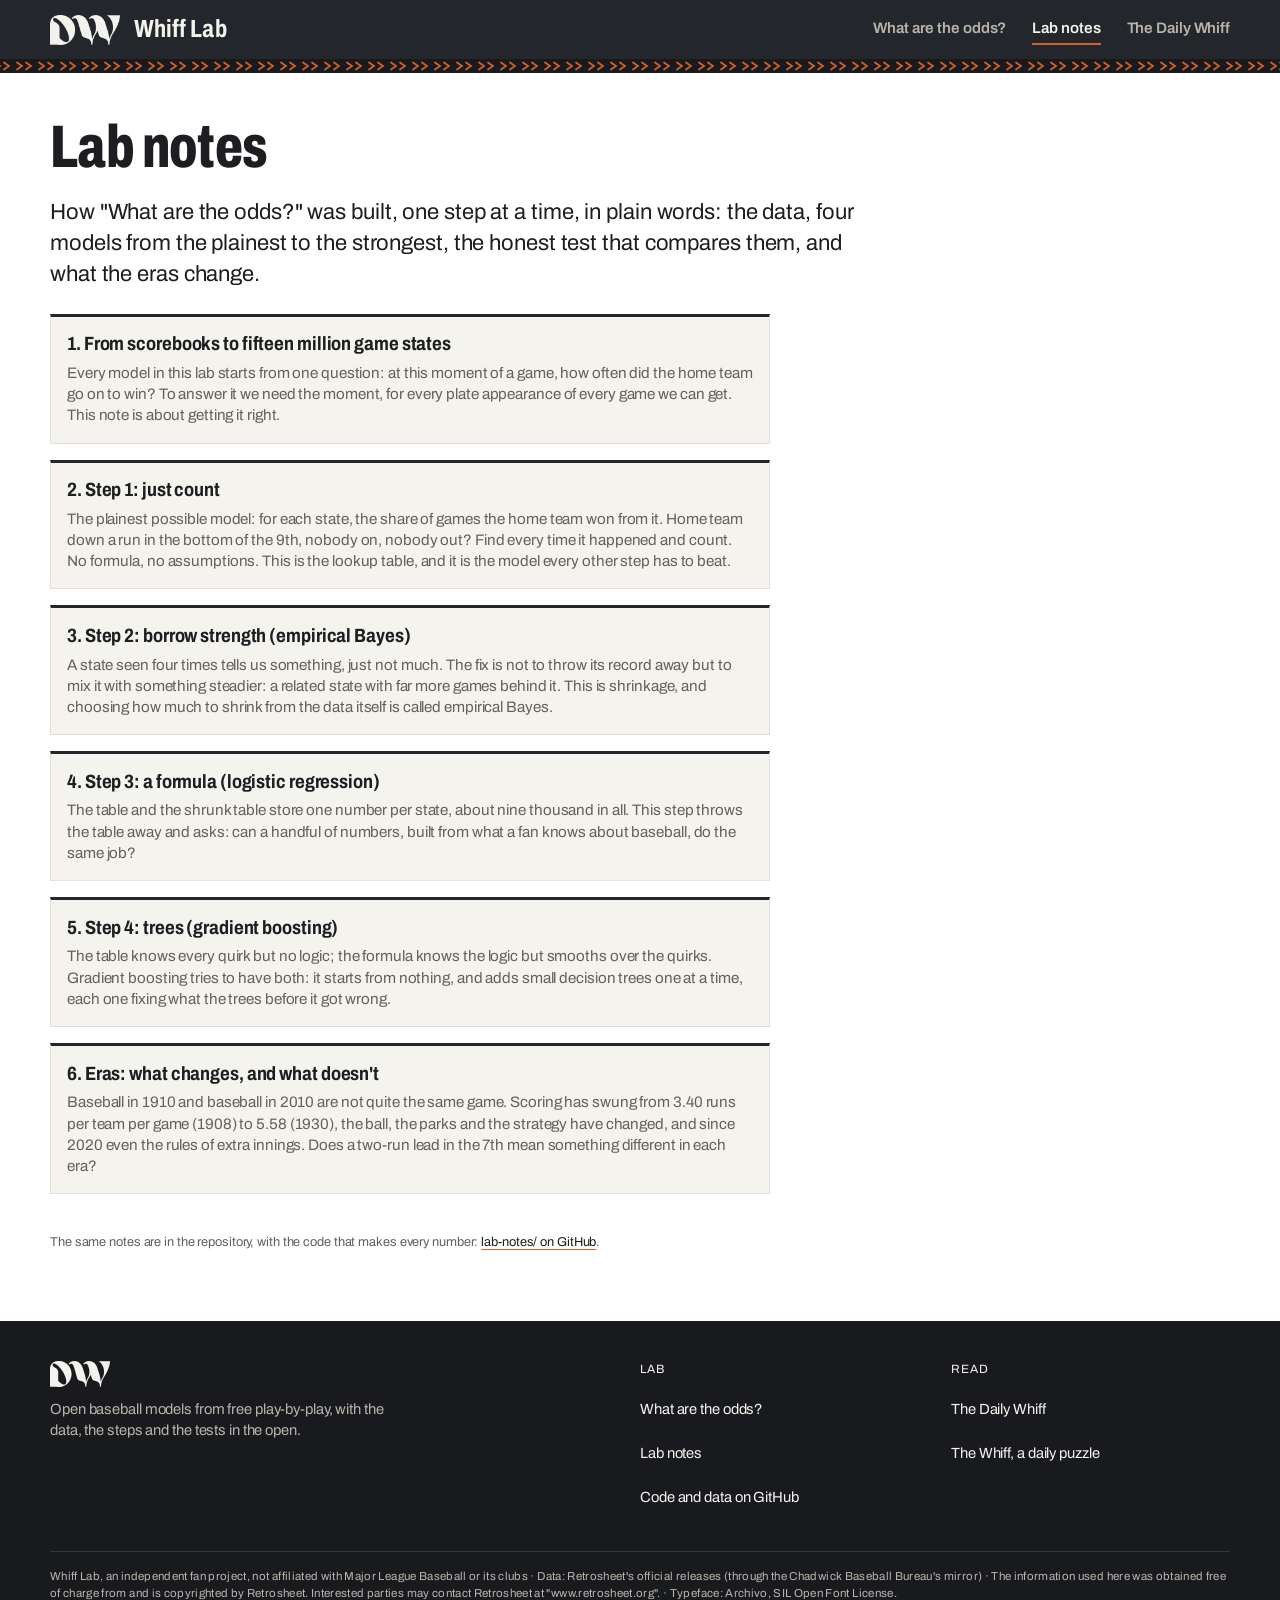
==== site/notes/index.html @ e92014b9 "Add the lab's static site in the Daily Whiff look, with the calculator and the findings of the first" ====
<!doctype html>
<html lang="en" data-data="../data/">
<head>
<meta charset="utf-8">
<meta name="viewport" content="width=device-width, initial-scale=1">
<title>Lab notes · Whiff Lab</title>
<meta name="description" content="How the win probability models were built and tested, step by step.">
<link rel="icon" href="../assets/whiff-site-icon.png">
<link rel="preload" href="../assets/fonts/archivo-latin.woff2" as="font" type="font/woff2" crossorigin>
<link rel="stylesheet" href="../assets/lab.css?v=2cb74a474c">
<script>document.documentElement.classList.add("is-js")</script>
</head>
<body>
<header class="lab-header"><div class="wrap lab-header__row">
<a class="lab-brand" href="../"><img src="../assets/whiff-logo-chalk.png" alt="" width="70" height="30"><span>Whiff Lab</span></a>
<nav class="lab-nav" aria-label="Main">
<button class="lab-nav__open" type="button" aria-expanded="false" aria-controls="lab-menu" aria-label="Open menu"><svg width="24" height="24" viewBox="0 0 24 24" aria-hidden="true" focusable="false"><path d="M4 7.5h16M4 12h16M4 16.5h16" stroke="currentColor" stroke-width="1.8" fill="none"/></svg></button>
<div class="lab-nav__panel" id="lab-menu">
<button class="lab-nav__close" type="button" aria-label="Close menu"><svg width="24" height="24" viewBox="0 0 24 24" aria-hidden="true" focusable="false"><path d="M6 6l12 12M18 6L6 18" stroke="currentColor" stroke-width="1.8" fill="none"/></svg></button>
<ul><li><a href="../odds/">What are the odds?</a></li><li><a href="../notes/" aria-current="page">Lab notes</a></li><li><a href="https://thedailywhiff.com/">The Daily Whiff</a></li></ul>
</div>
</nav>
</div></header>
<div class="lab-seam"></div>
<main class="wrap">
<h1 class="lab-title">Lab notes</h1>
<p class="lab-intro">How "What are the odds?" was built, one step at a time, in plain words: the data, four models from the plainest to the strongest, the honest test that compares them, and what the eras change.</p>
<ol class="lab-notes-list"><li><a href="01-the-data.html">1. From scorebooks to fifteen million game states</a><p>Every model in this lab starts from one question: at this moment of a game, how often did the home team go on to win? To answer it we need the moment, for every plate appearance of every game we can get. This note is about getting it right.</p></li><li><a href="02-the-table.html">2. Step 1: just count</a><p>The plainest possible model: for each state, the share of games the home team won from it. Home team down a run in the bottom of the 9th, nobody on, nobody out? Find every time it happened and count. No formula, no assumptions. This is the lookup table, and it is the model every other step has to beat.</p></li><li><a href="03-shrinkage.html">3. Step 2: borrow strength (empirical Bayes)</a><p>A state seen four times tells us something, just not much. The fix is not to throw its record away but to mix it with something steadier: a related state with far more games behind it. This is shrinkage, and choosing how much to shrink from the data itself is called empirical Bayes.</p></li><li><a href="04-logistic.html">4. Step 3: a formula (logistic regression)</a><p>The table and the shrunk table store one number per state, about nine thousand in all. This step throws the table away and asks: can a handful of numbers, built from what a fan knows about baseball, do the same job?</p></li><li><a href="05-boosting.html">5. Step 4: trees (gradient boosting)</a><p>The table knows every quirk but no logic; the formula knows the logic but smooths over the quirks. Gradient boosting tries to have both: it starts from nothing, and adds small decision trees one at a time, each one fixing what the trees before it got wrong.</p></li><li><a href="06-eras.html">6. Eras: what changes, and what doesn&#x27;t</a><p>Baseball in 1910 and baseball in 2010 are not quite the same game. Scoring has swung from 3.40 runs per team per game (1908) to 5.58 (1930), the ball, the parks and the strategy have changed, and since 2020 even the rules of extra innings. Does a two-run lead in the 7th mean something different in each era?</p></li></ol>
<p class="lab-credit">The same notes are in the repository, with the code that makes every number: <a href="https://github.com/Jankozeluh/whiff-lab/tree/main/lab-notes">lab-notes/ on GitHub</a>.</p>
</main>
<footer class="lab-footer"><div class="wrap">
<div class="lab-footer__cols">
<div><img src="../assets/whiff-logo-chalk.png" alt="Whiff Lab" width="60" height="26">
<p class="lab-footer__tagline">Open baseball models from free play-by-play, with the data, the steps and the tests in the open.</p></div>
<div><p class="lab-footer__label">Lab</p><ul class="lab-footer__links">
<li><a href="../odds/">What are the odds?</a></li><li><a href="../notes/">Lab notes</a></li>
<li><a href="https://github.com/Jankozeluh/whiff-lab">Code and data on GitHub</a></li></ul></div>
<div><p class="lab-footer__label">Read</p><ul class="lab-footer__links">
<li><a href="https://thedailywhiff.com/">The Daily Whiff</a></li>
<li><a href="https://thedailywhiff.com/the-whiff/">The Whiff, a daily puzzle</a></li></ul></div>
</div>
<div class="lab-legal">
<p>Whiff Lab, an independent fan project, not affiliated with Major League Baseball or its clubs · Data: Retrosheet's
official releases (through the Chadwick Baseball Bureau's mirror) · The information used here was obtained free of charge from and is copyrighted by Retrosheet.  Interested parties may contact Retrosheet at &quot;www.retrosheet.org&quot;. · Typeface:
Archivo, SIL Open Font License.</p>
</div>
</div></footer>
<script src="../assets/lab.js?v=5cbb02883b" defer></script>
</body>
</html>
---- site/assets/lab.css ----
/* Whiff Lab in The Daily Whiff's Graphite look: graphite bands, a leather-orange accent, one typeface (Archivo:
   condensed headings, normal-width text, small uppercase labels), one content width (1200px) on every page. */
@font-face { font-family: Archivo; font-style: normal; font-weight: 100 900; font-stretch: 62% 125%; font-display: swap;
  src: url("fonts/archivo-latin.woff2") format("woff2");
  unicode-range: U+0000-00FF, U+0131, U+0152-0153, U+02BB-02BC, U+02C6, U+02DA, U+02DC, U+0304, U+0308, U+0329, U+2000-206F, U+20AC, U+2122, U+2191, U+2193, U+2212, U+2215, U+FEFF, U+FFFD; }
@font-face { font-family: Archivo; font-style: normal; font-weight: 100 900; font-stretch: 62% 125%; font-display: swap;
  src: url("fonts/archivo-latin-ext.woff2") format("woff2");
  unicode-range: U+0100-02BA, U+02BD-02C5, U+02C7-02CC, U+02CE-02D7, U+02DD-02FF, U+0304, U+0308, U+0329, U+1D00-1DBF, U+1E00-1E9F, U+1EF2-1EFF, U+2020, U+20A0-20AB, U+20AD-20C0, U+2113, U+2C60-2C7F, U+A720-A7FF; }

:root {
  --graphite: #23262b; --graphite-deep: #181a1e; --chalk: #f4f2ed; --chalk-dim: #b9b4aa;
  --leather: #d0612a; --leather-text: #b04d1f; --ink: #1c1e21; --muted: #64615b; --rule: #e3dfd7; --paper: #f5f3ee;
  --font: Archivo, "Arial Narrow", sans-serif;
  --gutter: clamp(30px, 5vw, 50px);
  --label: 600 .72rem/1.2 var(--font);
  --seam: url("data:image/svg+xml,%3Csvg xmlns='http://www.w3.org/2000/svg' width='22' height='14' viewBox='0 0 22 14'%3E%3Cpath d='M4 3.5 L9 7 L4 10.5 M13 3.5 L18 7 L13 10.5' fill='none' stroke='black' stroke-width='1.8' stroke-linecap='round'/%3E%3C/svg%3E");
}
*, *::before, *::after { box-sizing: border-box; }
html { -webkit-text-size-adjust: 100%; }
body { margin: 0; background: #fff; color: var(--ink); font-family: var(--font); font-weight: 400;
  font-size: clamp(1rem, 1rem + ((1vw - .2rem) * .227), 1.125rem); line-height: 1.4; letter-spacing: -.1px;
  display: flex; flex-direction: column; min-height: 100vh; min-height: 100dvh; }
:where(h1, h2, h3, h4) { font-stretch: 82%; font-weight: 700; letter-spacing: -.005em; line-height: 1.1; text-wrap: balance; }
a { color: var(--ink); text-decoration-color: var(--leather); text-underline-offset: 3px; }
a:hover { color: var(--leather-text); }
img, svg { max-width: 100%; }
table, .num { font-variant-numeric: tabular-nums; }
.wrap { width: 100%; max-width: calc(1200px + 2 * var(--gutter)); margin-inline: auto; padding-inline: var(--gutter); }
[hidden] { display: none !important; }
.screen-reader-text { position: absolute; width: 1px; height: 1px; overflow: hidden; clip: rect(0 0 0 0); white-space: nowrap; }
:focus-visible { outline: 2px solid var(--leather); outline-offset: 2px; }

/* header: graphite band, one row on every width; the seam (a row of baseball stitches) under it */
.lab-header { background: var(--graphite); color: var(--chalk); padding-block: 14px; }
.lab-header__row { display: flex; align-items: center; justify-content: space-between; gap: 16px; }
.lab-brand { display: flex; align-items: center; gap: 14px; min-width: 0; color: inherit; text-decoration: none; }
.lab-brand:hover { color: inherit; }
.lab-brand img { height: 30px; width: auto; display: block; }
.lab-brand span { font-stretch: 78%; font-weight: 700; font-size: 1.55rem; line-height: 1; letter-spacing: .005em; white-space: nowrap; }
.lab-nav ul { display: flex; gap: 26px; list-style: none; margin: 0; padding: 0; font-size: .95rem; font-weight: 600; }
.lab-nav a { display: inline-block; padding-block: 4px; color: var(--chalk-dim); text-decoration: none; border-bottom: 2px solid transparent; white-space: nowrap; }
.lab-nav a:hover, .lab-nav a[aria-current="page"] { color: var(--chalk); border-bottom-color: var(--leather); }
.lab-nav__open, .lab-nav__close { display: none; }
.lab-seam { height: 14px; background: var(--graphite-deep); position: relative; }
.lab-seam::before { content: ""; position: absolute; inset: 0; background: var(--leather); -webkit-mask: var(--seam) repeat-x center; mask: var(--seam) repeat-x center; }
@media (max-width: 900px) { .lab-nav ul { gap: 16px; font-size: .9rem; } }
/* the phone menu: one left-aligned column on a graphite overlay */
@media (max-width: 600px) {
  .lab-brand img { height: 24px; }
  .lab-brand span { font-size: 1.3rem; }
  .is-js .lab-nav__open { display: grid; place-items: center; width: 44px; height: 44px; margin: -10px -10px -10px 0; padding: 0; border: 0; background: none; color: var(--chalk); cursor: pointer; }
  .is-js .lab-nav__panel { display: none; }
  .is-js .lab-nav.is-open .lab-nav__panel { display: block; position: fixed; inset: 0; z-index: 50; background: var(--graphite); padding: 3.5rem 1.5rem 2rem; overflow-y: auto; }
  .is-js .lab-nav.is-open .lab-nav__close { display: grid; place-items: center; position: absolute; top: .5rem; right: .75rem; width: 44px; height: 44px; border: 0; background: none; color: var(--chalk); cursor: pointer; }
  .is-js .lab-nav ul { flex-direction: column; gap: 1.1rem; }
  .is-js .lab-nav.is-open a { color: var(--chalk); font-size: 1.5rem; }
  .lab-nav ul { flex-wrap: wrap; gap: 6px 16px; }
}

/* page */
main { flex: 1 0 auto; padding-block: 2.75rem 3.5rem; }
.lab-title { margin: 0 0 1.25rem; font-stretch: 72%; font-weight: 800; font-size: clamp(2.25rem, 5vw, 3.75rem); line-height: 1; letter-spacing: -.01em; }
.lab-display { margin: 0; font-stretch: 72%; font-weight: 800; font-size: clamp(2.5rem, 6vw, 4.5rem); line-height: .95; letter-spacing: -.01em; text-wrap: balance; }
.lab-intro { max-width: 62ch; margin: 0 0 1.5rem; font-size: clamp(1.125rem, 1.125rem + ((1vw - .2rem) * .455), 1.375rem); line-height: 1.4; }
.lab-lede { max-width: 62ch; color: var(--muted); }
.lab-kicker { margin: 0; font: var(--label); font-size: .75rem; letter-spacing: .07em; text-transform: uppercase; color: var(--leather-text); }
.lab-label { display: flex; align-items: center; gap: 14px; margin-block: 2rem 1rem; font-size: .75rem; font-weight: 600; letter-spacing: .08em; text-transform: uppercase; color: var(--muted); }
.lab-label::after { content: ""; flex: 1; height: 1px; background: var(--rule); }
.lab-more { font-weight: 700; color: var(--ink); text-decoration: none; border-bottom: 2px solid var(--leather); padding-bottom: 2px; }
.lab-more:hover { color: var(--leather-text); }
.lab-note { margin: .4rem 0 0; font-size: .78rem; line-height: 1.45; color: var(--muted); }
.lab-credit { margin-top: 2.5rem; font-size: .8rem; color: var(--muted); max-width: 90ch; }
.lab-facts { list-style: none; margin: 0; padding: 14px 0 0; border-top: 1px solid var(--rule); display: grid; gap: 6px; font-size: .75rem; letter-spacing: .04em; text-transform: uppercase; color: var(--muted); }
.lab-facts li { display: flex; gap: .75em; }
.lab-facts strong { flex: 0 0 6.5em; font-weight: 600; color: var(--leather-text); }

/* home: the intro (display title and facts row), then one card per experiment */
.lab-home__intro { display: grid; gap: 2.5rem; margin-bottom: 1rem; }
@media (min-width: 782px) { .lab-home__intro { grid-template-columns: minmax(0, 3fr) minmax(0, 2fr); align-items: end; } }
.lab-card { margin-block-start: 2rem; padding: 1rem 1.25rem 1.1rem; background: var(--paper); border: 1px solid var(--rule); border-top: 3px solid var(--leather); }
.lab-card > * { margin-block: 0; }
.lab-card__title { margin-block: .45rem .5rem; font-stretch: 80%; font-weight: 700; font-size: clamp(1.45rem, 2.6vw, 1.9rem); line-height: 1.06; }
.lab-card__title a { color: inherit; text-decoration: none; }
.lab-card__title a:hover { text-decoration: underline; text-decoration-color: var(--leather); text-underline-offset: 4px; }
.lab-card__text { margin-block: .25rem .9rem; max-width: 62ch; }
.lab-card ul.lab-card__finds { margin: 0 0 1rem; padding-left: 1.1rem; max-width: 70ch; }
.lab-card ul.lab-card__finds li { margin: .2rem 0; }

/* sections: a graphite rule over each heading */
.lab-sec { margin-top: 3rem; scroll-margin-top: 1rem; }
.lab-sec > h2 { margin: 0 0 .35rem; padding-top: .8rem; border-top: 3px solid var(--graphite); font-stretch: 78%; font-weight: 750; font-size: clamp(1.6rem, 3.4vw, 2.2rem); line-height: 1.05; }
.lab-sec h3 { margin: 1.75rem 0 .5rem; font-stretch: 84%; font-size: 1.15rem; }
.lab-sec > p, .lab-sec li { max-width: 68ch; }
.lab-jump { display: flex; flex-wrap: wrap; gap: .1rem 1.3rem; list-style: none; margin: 1.5rem 0 0; padding: .6rem 1rem .5rem; background: var(--graphite); border-bottom: 3px solid var(--leather); }
.lab-jump a { display: inline-block; padding: .15rem 0; min-height: 0; border-bottom: 2px solid transparent; color: var(--chalk-dim); font: var(--label); letter-spacing: .08em; text-transform: uppercase; text-decoration: none; white-space: nowrap; line-height: 2; }
.lab-jump a:hover { color: var(--chalk); border-bottom-color: var(--leather); }

/* tables: labels left, numbers right; a wide table scrolls inside its own box, never the page */
.lab-table { overflow-x: auto; max-width: 100%; margin: 1rem 0 .25rem; }
.lab-table table { border-collapse: collapse; min-width: 100%; font-size: .92rem; }
.lab-table th, .lab-table td { padding: .5rem .6rem; border-bottom: 1px solid var(--rule); text-align: left; vertical-align: top; }
.lab-table thead th { font: var(--label); letter-spacing: .05em; text-transform: uppercase; color: var(--muted); vertical-align: bottom; border-bottom: 1px solid var(--graphite); }
.lab-table tbody th { font-weight: 600; }
.lab-table .num { text-align: right; white-space: nowrap; }
.lab-table .nw { white-space: nowrap; }
.lab-table tr.is-best td { font-weight: 700; }
.lab-table td small { color: var(--muted); font-size: .85em; }
@media (min-width: 782px) { .lab-table table { width: 100%; } }

/* charts */
.lab-ch { margin: 1.25rem 0 .75rem; }
.lab-ch svg { display: block; width: 100%; height: auto; overflow: visible; font-family: var(--font); }
.lab-ch figcaption, .lab-fig figcaption { margin-top: .4rem; font-size: .78rem; line-height: 1.45; color: var(--muted); }
.ch-grid { stroke: var(--rule); stroke-width: 1; }
.ch-axis { stroke: var(--muted); stroke-width: 1; }
.ch-tick { fill: var(--muted); font-size: 11px; font-variant-numeric: tabular-nums; }
.ch-label { fill: var(--ink); font-size: 11px; font-weight: 600; font-variant-numeric: tabular-nums; }
.ch-line { fill: none; stroke: var(--ink); stroke-width: 1.6; stroke-linejoin: round; stroke-linecap: round; }
.ch-line.is-accent { stroke: var(--leather); stroke-width: 2.2; }
.ch-dot { fill: var(--graphite); stroke: #fff; stroke-width: 1; }
.ch-dot.is-now { fill: var(--leather); }
.ch-range { stroke: var(--graphite); stroke-width: 2; stroke-opacity: .35; }
.ch-range.is-now { stroke: var(--leather); stroke-opacity: .7; }
.ch-bar { fill: var(--graphite); fill-opacity: .2; }
.ch-cut { stroke: var(--muted); stroke-width: 1; stroke-dasharray: 3 3; }
.lab-fig { margin: 1.25rem 0 1rem; }
.lab-fig svg { display: block; width: 100%; height: auto; }

/* footer: graphite deep */
.lab-footer { background: var(--graphite-deep); color: var(--chalk-dim); font-size: .92rem; padding-block: 2.5rem 1.25rem; }
.lab-footer a { color: var(--chalk); text-decoration: none; }
.lab-footer a:hover { color: var(--chalk); text-decoration: underline; text-decoration-color: var(--leather); }
.lab-footer__cols { display: grid; gap: 1.75rem 2rem; }
@media (min-width: 782px) { .lab-footer__cols { grid-template-columns: 2fr 1fr 1fr; } }
.lab-footer img { height: 26px; width: auto; display: block; }
.lab-footer__tagline { margin: .75rem 0 0; max-width: 42ch; }
.lab-footer__label { margin: 0 0 .6rem; font-size: .75rem; letter-spacing: .08em; text-transform: uppercase; color: var(--chalk); }
.lab-footer__links { list-style: none; margin: 0; padding: 0; display: grid; gap: 6px; }
.lab-footer__links a { display: inline-block; padding-block: 2px; }
.lab-legal { margin-top: 2rem; padding-top: 1rem; border-top: 1px solid #34373d; font-size: .72rem; letter-spacing: .03em; }
.lab-legal p { margin: 0 0 .35rem; }

/* lab notes: one readable column */
.lab-prose { max-width: 72ch; }
.lab-prose h2 { margin: 2.25rem 0 .5rem; padding-top: .7rem; border-top: 3px solid var(--graphite); font-stretch: 78%; font-weight: 750; font-size: clamp(1.45rem, 3vw, 1.9rem); }
.lab-prose h3 { margin: 1.75rem 0 .4rem; font-stretch: 84%; font-size: 1.15rem; }
.lab-prose code { font-size: .88em; background: var(--paper); border: 1px solid var(--rule); padding: 0 .25em; overflow-wrap: anywhere; }
.lab-prose pre { overflow-x: auto; background: var(--paper); border: 1px solid var(--rule); padding: .75rem 1rem; font-size: .85rem; line-height: 1.45; }
.lab-prose pre code { border: 0; padding: 0; background: none; overflow-wrap: normal; }
.lab-prose blockquote { margin: 1rem 0; padding-left: .9rem; border-left: 3px solid var(--leather); color: var(--muted); }
.lab-prose table { border-collapse: collapse; font-size: .92rem; display: block; overflow-x: auto; max-width: 100%; }
.lab-prose th, .lab-prose td { padding: .45rem .6rem; border-bottom: 1px solid var(--rule); text-align: left; }
.lab-prose thead th { font: var(--label); letter-spacing: .05em; text-transform: uppercase; color: var(--muted); border-bottom: 1px solid var(--graphite); }
.lab-prose img { display: block; margin: 1.25rem 0; border: 1px solid var(--rule); background: #fff; }
.lab-notes-nav { display: flex; flex-wrap: wrap; justify-content: space-between; gap: 1rem; margin-top: 3rem; padding-top: 1.25rem; border-top: 1px solid var(--rule); font-weight: 700; }
.lab-notes-nav a { text-decoration: none; border-bottom: 2px solid var(--leather); }
.lab-notes-list { list-style: none; padding: 0; margin: 1.5rem 0 0; display: grid; gap: 1rem; max-width: 72ch; }
.lab-notes-list li { padding: .9rem 1rem 1rem; background: var(--paper); border: 1px solid var(--rule); border-top: 3px solid var(--graphite); }
.lab-notes-list a { font-stretch: 84%; font-weight: 700; font-size: 1.2rem; text-decoration: none; }
.lab-notes-list a:hover { text-decoration: underline; text-decoration-color: var(--leather); }
.lab-notes-list p { margin: .3rem 0 0; color: var(--muted); font-size: .95rem; }

/* tap targets: every link that stands on its own is at least 44px tall (links inside a sentence are not) */
.lab-brand { min-height: 44px; margin-block: -7px; }
.lab-footer__links { gap: 0; }
.lab-footer__links a { min-height: 44px; display: inline-flex; align-items: center; padding-block: 0; }
.lab-jump a { min-height: 44px; display: inline-flex; align-items: center; }
.lab-nav a, .lab-more, .lab-table td a, .lab-notes-nav a { position: relative; }
.lab-nav a::after, .lab-more::after, .lab-table td a::after, .lab-notes-nav a::after { content: ""; position: absolute; left: -6px; right: -6px; top: 50%; height: 44px; transform: translateY(-50%); }
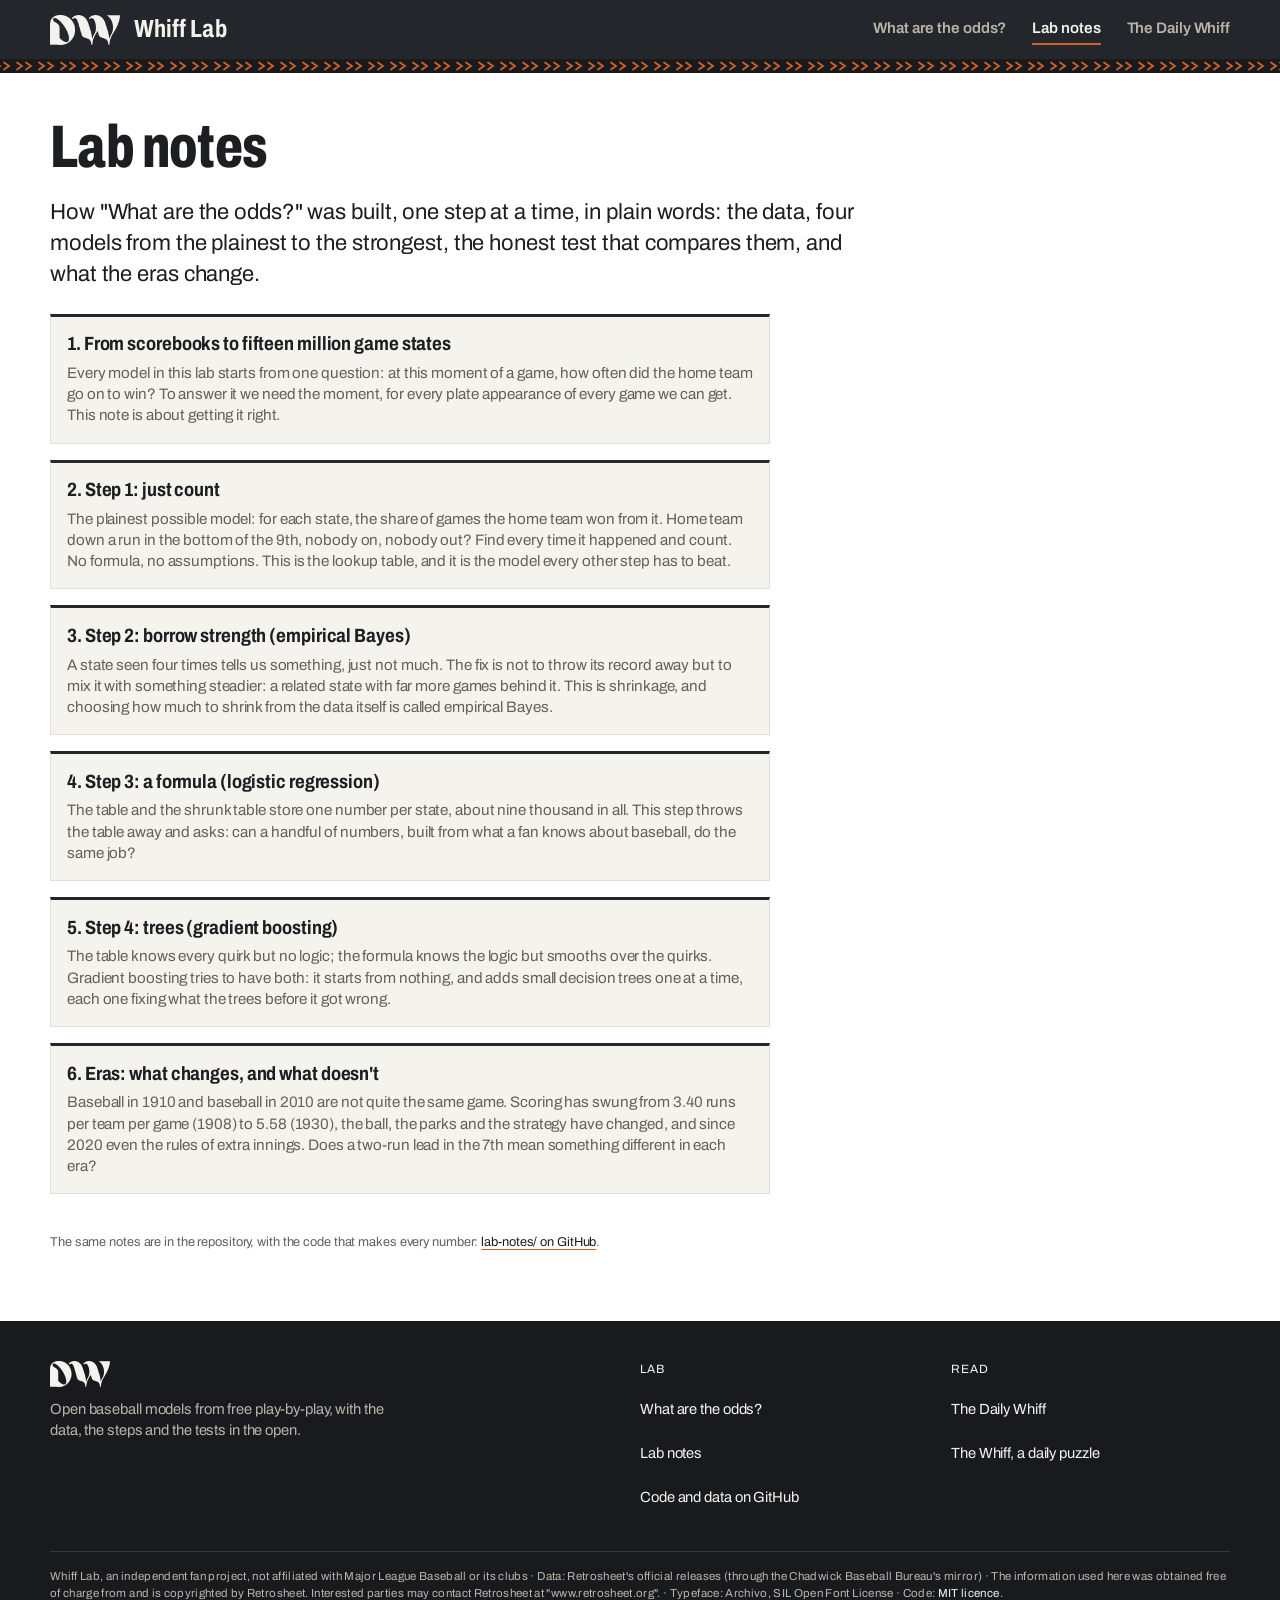
==== commit f542f61d: "License the code under MIT, leaving out the Daily Whiff mark. Co-Authored-By: Claude Opus 5.5 <norep" ====
--- a/site/notes/index.html
+++ b/site/notes/index.html
@@ -42,7 +42,7 @@
 <div class="lab-legal">
 <p>Whiff Lab, an independent fan project, not affiliated with Major League Baseball or its clubs · Data: Retrosheet's
 official releases (through the Chadwick Baseball Bureau's mirror) · The information used here was obtained free of charge from and is copyrighted by Retrosheet.  Interested parties may contact Retrosheet at &quot;www.retrosheet.org&quot;. · Typeface:
-Archivo, SIL Open Font License.</p>
+Archivo, SIL Open Font License · Code: <a href="https://github.com/Jankozeluh/whiff-lab/blob/main/LICENSE">MIT licence</a>.</p>
 </div>
 </div></footer>
 <script src="../assets/lab.js?v=5cbb02883b" defer></script>
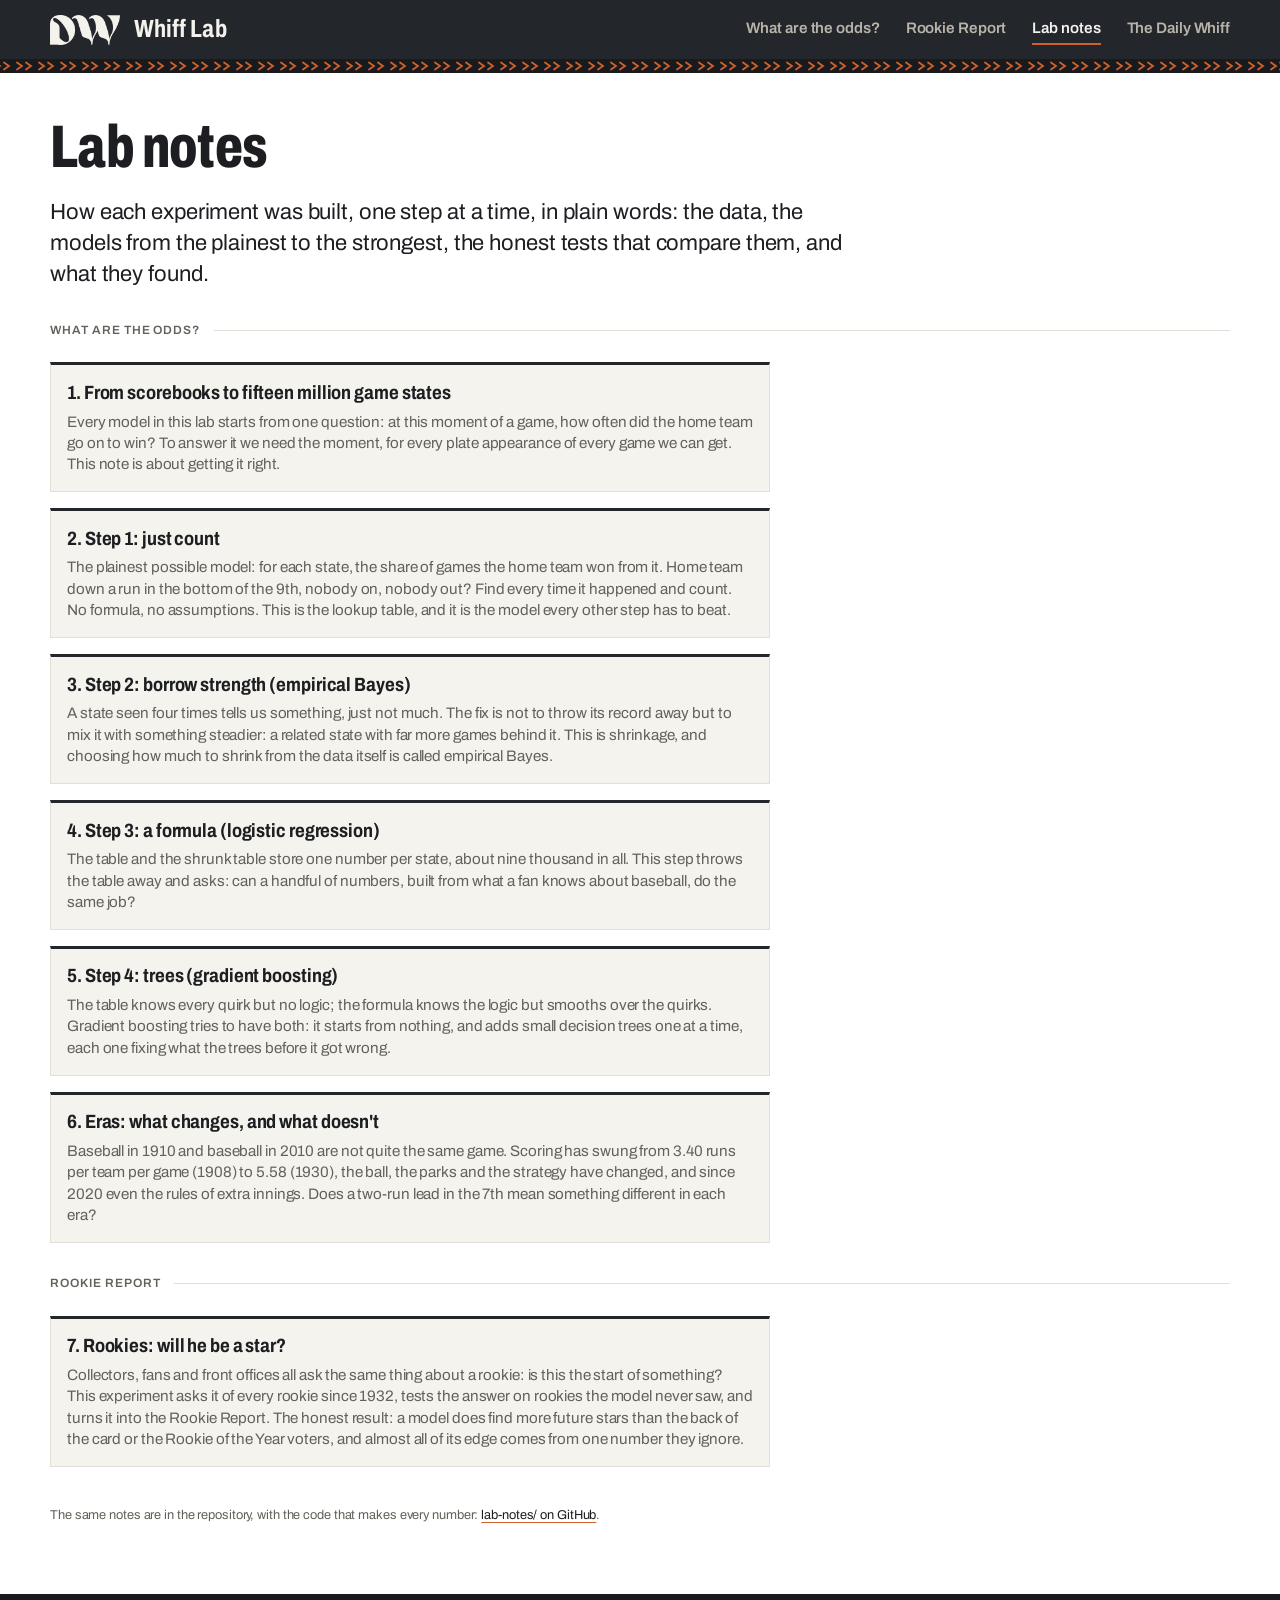
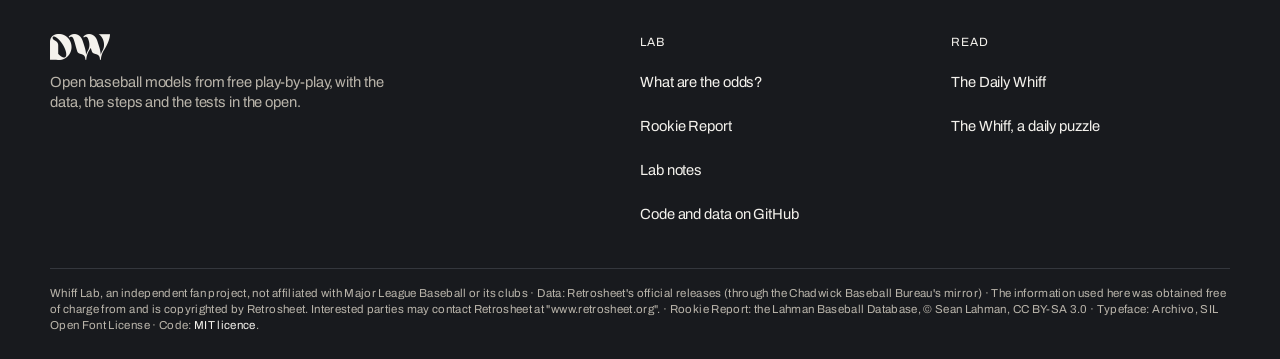
==== commit 3c8b93ed: "Add the Rookie Report page and lab note 7, in the Daily Whiff look. Co-Authored-By: Claude Opus 5.5 " ====
--- a/site/notes/index.html
+++ b/site/notes/index.html
@@ -4,7 +4,7 @@
 <meta charset="utf-8">
 <meta name="viewport" content="width=device-width, initial-scale=1">
 <title>Lab notes · Whiff Lab</title>
-<meta name="description" content="How the win probability models were built and tested, step by step.">
+<meta name="description" content="How the lab&#x27;s models were built and tested, step by step.">
 <link rel="icon" href="../assets/whiff-site-icon.png">
 <link rel="preload" href="../assets/fonts/archivo-latin.woff2" as="font" type="font/woff2" crossorigin>
 <link rel="stylesheet" href="../assets/lab.css?v=2cb74a474c">
@@ -17,15 +17,18 @@
 <button class="lab-nav__open" type="button" aria-expanded="false" aria-controls="lab-menu" aria-label="Open menu"><svg width="24" height="24" viewBox="0 0 24 24" aria-hidden="true" focusable="false"><path d="M4 7.5h16M4 12h16M4 16.5h16" stroke="currentColor" stroke-width="1.8" fill="none"/></svg></button>
 <div class="lab-nav__panel" id="lab-menu">
 <button class="lab-nav__close" type="button" aria-label="Close menu"><svg width="24" height="24" viewBox="0 0 24 24" aria-hidden="true" focusable="false"><path d="M6 6l12 12M18 6L6 18" stroke="currentColor" stroke-width="1.8" fill="none"/></svg></button>
-<ul><li><a href="../odds/">What are the odds?</a></li><li><a href="../notes/" aria-current="page">Lab notes</a></li><li><a href="https://thedailywhiff.com/">The Daily Whiff</a></li></ul>
+<ul><li><a href="../odds/">What are the odds?</a></li><li><a href="../rookies/">Rookie Report</a></li><li><a href="../notes/" aria-current="page">Lab notes</a></li><li><a href="https://thedailywhiff.com/">The Daily Whiff</a></li></ul>
 </div>
 </nav>
 </div></header>
 <div class="lab-seam"></div>
 <main class="wrap">
 <h1 class="lab-title">Lab notes</h1>
-<p class="lab-intro">How "What are the odds?" was built, one step at a time, in plain words: the data, four models from the plainest to the strongest, the honest test that compares them, and what the eras change.</p>
-<ol class="lab-notes-list"><li><a href="01-the-data.html">1. From scorebooks to fifteen million game states</a><p>Every model in this lab starts from one question: at this moment of a game, how often did the home team go on to win? To answer it we need the moment, for every plate appearance of every game we can get. This note is about getting it right.</p></li><li><a href="02-the-table.html">2. Step 1: just count</a><p>The plainest possible model: for each state, the share of games the home team won from it. Home team down a run in the bottom of the 9th, nobody on, nobody out? Find every time it happened and count. No formula, no assumptions. This is the lookup table, and it is the model every other step has to beat.</p></li><li><a href="03-shrinkage.html">3. Step 2: borrow strength (empirical Bayes)</a><p>A state seen four times tells us something, just not much. The fix is not to throw its record away but to mix it with something steadier: a related state with far more games behind it. This is shrinkage, and choosing how much to shrink from the data itself is called empirical Bayes.</p></li><li><a href="04-logistic.html">4. Step 3: a formula (logistic regression)</a><p>The table and the shrunk table store one number per state, about nine thousand in all. This step throws the table away and asks: can a handful of numbers, built from what a fan knows about baseball, do the same job?</p></li><li><a href="05-boosting.html">5. Step 4: trees (gradient boosting)</a><p>The table knows every quirk but no logic; the formula knows the logic but smooths over the quirks. Gradient boosting tries to have both: it starts from nothing, and adds small decision trees one at a time, each one fixing what the trees before it got wrong.</p></li><li><a href="06-eras.html">6. Eras: what changes, and what doesn&#x27;t</a><p>Baseball in 1910 and baseball in 2010 are not quite the same game. Scoring has swung from 3.40 runs per team per game (1908) to 5.58 (1930), the ball, the parks and the strategy have changed, and since 2020 even the rules of extra innings. Does a two-run lead in the 7th mean something different in each era?</p></li></ol>
+<p class="lab-intro">How each experiment was built, one step at a time, in plain words: the data, the models from the plainest to the strongest, the honest tests that compare them, and what they found.</p>
+<p class="lab-label">What are the odds?</p>
+<ol class="lab-notes-list" start="1"><li><a href="01-the-data.html">1. From scorebooks to fifteen million game states</a><p>Every model in this lab starts from one question: at this moment of a game, how often did the home team go on to win? To answer it we need the moment, for every plate appearance of every game we can get. This note is about getting it right.</p></li><li><a href="02-the-table.html">2. Step 1: just count</a><p>The plainest possible model: for each state, the share of games the home team won from it. Home team down a run in the bottom of the 9th, nobody on, nobody out? Find every time it happened and count. No formula, no assumptions. This is the lookup table, and it is the model every other step has to beat.</p></li><li><a href="03-shrinkage.html">3. Step 2: borrow strength (empirical Bayes)</a><p>A state seen four times tells us something, just not much. The fix is not to throw its record away but to mix it with something steadier: a related state with far more games behind it. This is shrinkage, and choosing how much to shrink from the data itself is called empirical Bayes.</p></li><li><a href="04-logistic.html">4. Step 3: a formula (logistic regression)</a><p>The table and the shrunk table store one number per state, about nine thousand in all. This step throws the table away and asks: can a handful of numbers, built from what a fan knows about baseball, do the same job?</p></li><li><a href="05-boosting.html">5. Step 4: trees (gradient boosting)</a><p>The table knows every quirk but no logic; the formula knows the logic but smooths over the quirks. Gradient boosting tries to have both: it starts from nothing, and adds small decision trees one at a time, each one fixing what the trees before it got wrong.</p></li><li><a href="06-eras.html">6. Eras: what changes, and what doesn&#x27;t</a><p>Baseball in 1910 and baseball in 2010 are not quite the same game. Scoring has swung from 3.40 runs per team per game (1908) to 5.58 (1930), the ball, the parks and the strategy have changed, and since 2020 even the rules of extra innings. Does a two-run lead in the 7th mean something different in each era?</p></li></ol>
+<p class="lab-label">Rookie Report</p>
+<ol class="lab-notes-list" start="7"><li><a href="07-rookies.html">7. Rookies: will he be a star?</a><p>Collectors, fans and front offices all ask the same thing about a rookie: is this the start of something? This experiment asks it of every rookie since 1932, tests the answer on rookies the model never saw, and turns it into the Rookie Report. The honest result: a model does find more future stars than the back of the card or the Rookie of the Year voters, and almost all of its edge comes from one number they ignore.</p></li></ol>
 <p class="lab-credit">The same notes are in the repository, with the code that makes every number: <a href="https://github.com/Jankozeluh/whiff-lab/tree/main/lab-notes">lab-notes/ on GitHub</a>.</p>
 </main>
 <footer class="lab-footer"><div class="wrap">
@@ -33,7 +36,8 @@
 <div><img src="../assets/whiff-logo-chalk.png" alt="Whiff Lab" width="60" height="26">
 <p class="lab-footer__tagline">Open baseball models from free play-by-play, with the data, the steps and the tests in the open.</p></div>
 <div><p class="lab-footer__label">Lab</p><ul class="lab-footer__links">
-<li><a href="../odds/">What are the odds?</a></li><li><a href="../notes/">Lab notes</a></li>
+<li><a href="../odds/">What are the odds?</a></li><li><a href="../rookies/">Rookie Report</a></li>
+<li><a href="../notes/">Lab notes</a></li>
 <li><a href="https://github.com/Jankozeluh/whiff-lab">Code and data on GitHub</a></li></ul></div>
 <div><p class="lab-footer__label">Read</p><ul class="lab-footer__links">
 <li><a href="https://thedailywhiff.com/">The Daily Whiff</a></li>
@@ -41,7 +45,8 @@
 </div>
 <div class="lab-legal">
 <p>Whiff Lab, an independent fan project, not affiliated with Major League Baseball or its clubs · Data: Retrosheet's
-official releases (through the Chadwick Baseball Bureau's mirror) · The information used here was obtained free of charge from and is copyrighted by Retrosheet.  Interested parties may contact Retrosheet at &quot;www.retrosheet.org&quot;. · Typeface:
+official releases (through the Chadwick Baseball Bureau's mirror) · The information used here was obtained free of charge from and is copyrighted by Retrosheet.  Interested parties may contact Retrosheet at &quot;www.retrosheet.org&quot;. · Rookie Report:
+the Lahman Baseball Database, © Sean Lahman, CC BY-SA 3.0 · Typeface:
 Archivo, SIL Open Font License · Code: <a href="https://github.com/Jankozeluh/whiff-lab/blob/main/LICENSE">MIT licence</a>.</p>
 </div>
 </div></footer>
